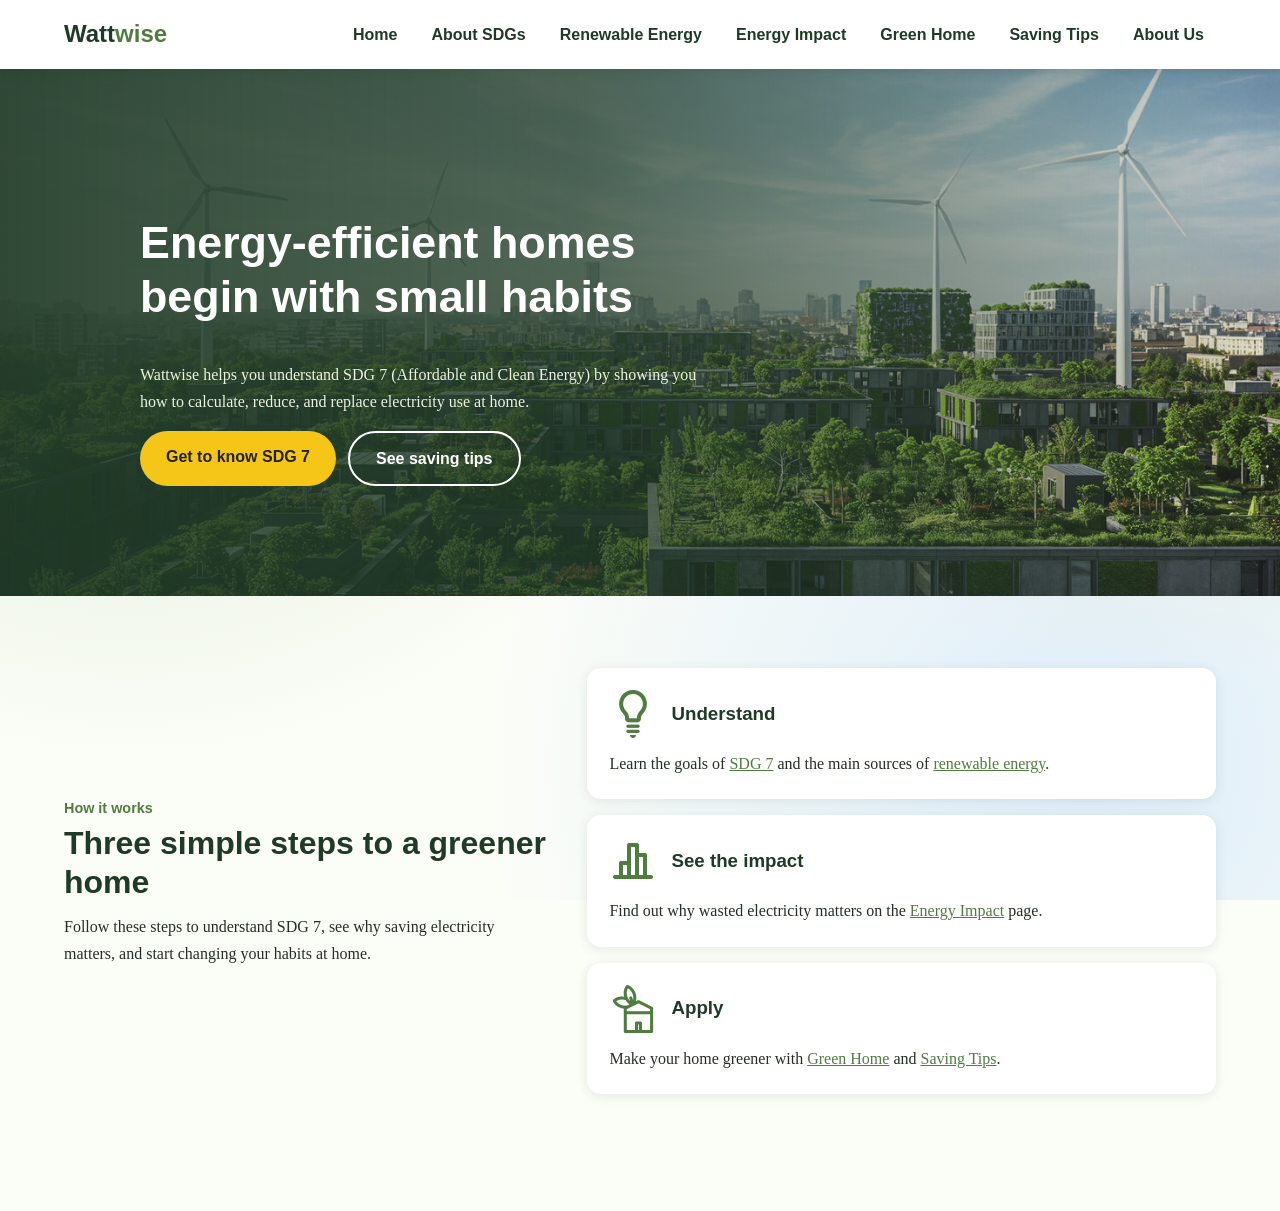
==== index.html @ bd23c431 "Add GitHub Pages entry point" ====
<!DOCTYPE html>
<html lang="en">
<head>
    <meta charset="UTF-8">
    <meta http-equiv="refresh" content="0; url=html/index.html">
    <title>WattWise</title>
</head>
<body>
    <p>Redirecting to WattWise...</p>
</body>
</html>
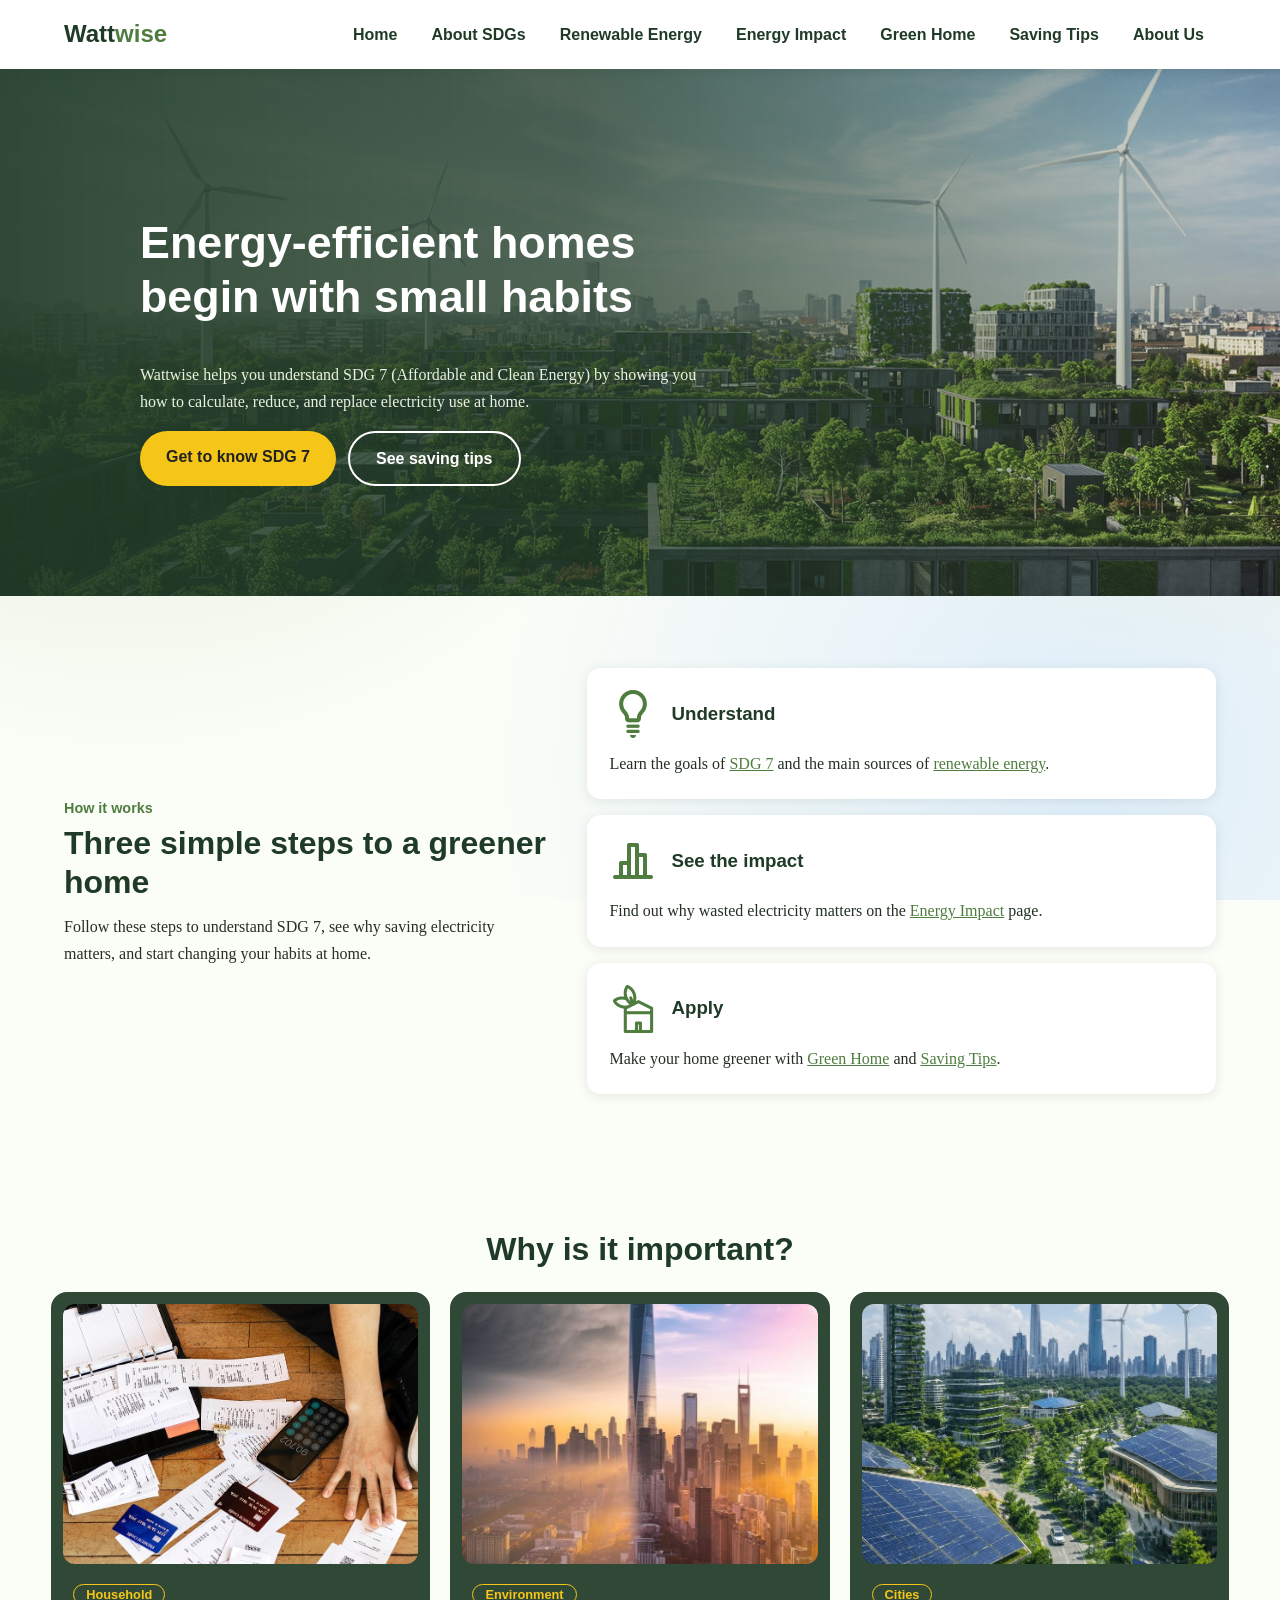
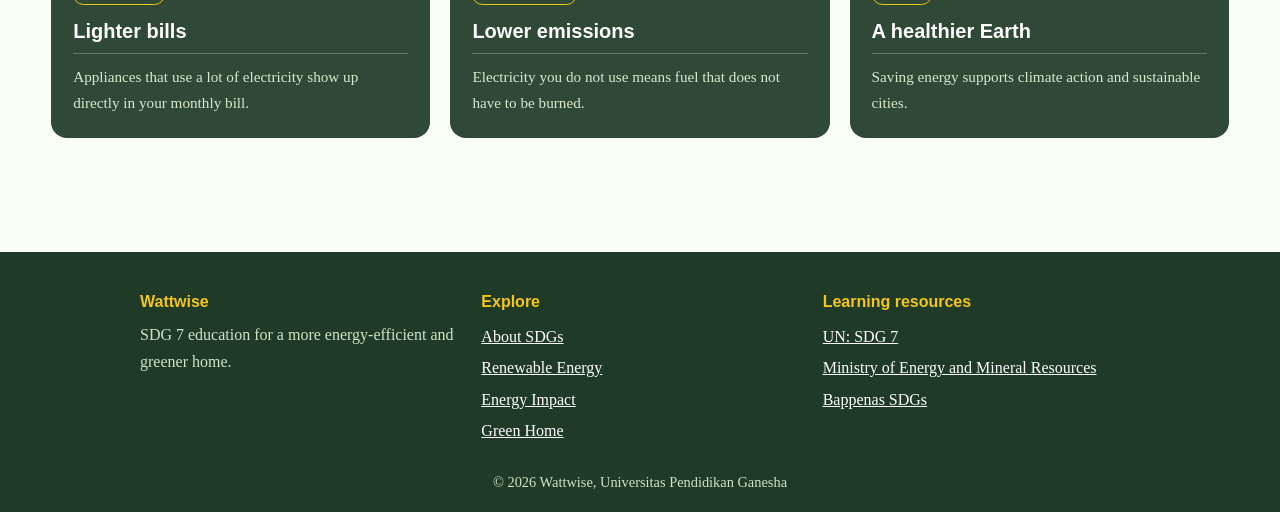
==== commit b9c8b3e7: "Update website structure and asset paths" ====
--- a/index.html
+++ b/index.html
@@ -1,11 +1,134 @@
 <!DOCTYPE html>
 <html lang="en">
+
 <head>
-    <meta charset="UTF-8">
-    <meta http-equiv="refresh" content="0; url=html/index.html">
-    <title>WattWise</title>
+  <meta charset="UTF-8">
+  <meta name="viewport" content="width=device-width, initial-scale=1">
+  <title>Home | Wattwise</title>
+  <link rel="stylesheet" href="/css/global.css">
+  <link rel="stylesheet" href="/css/home.css">
 </head>
+
 <body>
-    <p>Redirecting to WattWise...</p>
+  <header class="nav">
+    <a class="logo" href="index.html">Watt<span>wise</span></a>
+    <input type="checkbox" id="mn" aria-label="Open menu">
+    <label for="mn" class="burger">☰ Menu</label>
+    <nav>
+      <a href="index.html">Home</a>
+      <a href="/html/tentang-sdg.html">About SDGs</a>
+      <a href="/html/energi-terbarukan.html">Renewable Energy</a>
+      <a href="/html/dampak.html">Energy Impact</a>
+      <a href="/html/rumah-hijau.html">Green Home</a>
+      <a href="/html/tips.html">Saving Tips</a>
+      <a href="/html/about-us.html">About Us</a>
+    </nav>
+  </header>
+
+  <main>
+    <section class="hero">
+      <div class="ht">
+        <h1>Energy-efficient homes begin with small habits</h1>
+        <p>
+          Wattwise helps you understand SDG 7 (Affordable and Clean Energy)
+          by showing you how to calculate, reduce, and replace electricity use at home.
+        </p>
+        <div class="pilih start">
+          <a class="btn" href="/html/tentang-sdg.html">Get to know SDG 7</a>
+          <a class="btn alt" href="/html/tips.html">See saving tips</a>
+        </div>
+      </div>
+    </section>
+
+    <section class="why">
+      <div class="why-text">
+        <span class="label">How it works</span>
+        <h2>Three simple steps to a greener home</h2>
+        <p>
+          Follow these steps to understand SDG 7, see why saving electricity matters,
+          and start changing your habits at home.
+        </p>
+      </div>
+
+      <ol class="steps">
+        <li>
+          <img class="vector" src="/img/bulb icon.png" alt="">
+          <h3>Understand</h3>
+          <p>
+            Learn the goals of <a href="/html/tentang-sdg.html">SDG 7</a> and the main sources of
+            <a href="/html/energi-terbarukan.html">renewable energy</a>.
+          </p>
+        </li>
+        <li>
+          <img class="vector" src="/img/bar icon.png" alt="">
+          <h3>See the impact</h3>
+          <p>Find out why wasted electricity matters on the <a href="/html/dampak.html">Energy Impact</a> page.</p>
+        </li>
+        <li>
+          <img class="vector" src="/img/home icon.png" alt="">
+          <h3>Apply</h3>
+          <p>
+            Make your home greener with <a href="/html/rumah-hijau.html">Green Home</a> and
+            <a href="/html/tips.html">Saving Tips</a>.
+          </p>
+        </li>
+      </ol>
+    </section>
+
+    <section class="important">
+      <h2>Why is it important?</h2>
+      
+      <div class="grid">
+        <div class="card">
+          <img class="foto" src="/img/pay bills.jpg" alt="pay bills">
+          <div class="card-body">
+            <span class="chip">Household</span>
+            <h3>Lighter bills</h3>
+            <p>Appliances that use a lot of electricity show up directly in your monthly bill.</p>
+          </div>
+        </div>
+        <div class="card">
+          <img class="foto" src="/img/air polution.jpg" alt="air polution">
+          <div class="card-body">
+            <span class="chip">Environment</span>
+            <h3>Lower emissions</h3>
+            <p>Electricity you do not use means fuel that does not have to be burned.</p>
+          </div>
+        </div>
+        <div class="card">
+          <img class="foto" src="/img/sustainable city.jpg" alt="sustainable city">
+          <div class="card-body">
+            <span class="chip">Cities</span>
+            <h3>A healthier Earth</h3>
+            <p>Saving energy supports climate action and sustainable cities.</p>
+          </div>
+        </div>
+      </div>
+    </section>
+  </main>
+
+  <footer>
+    <div class="fgrid">
+      <div>
+        <strong>Wattwise</strong>
+        <p>SDG 7 education for a more energy-efficient and greener home.</p>
+      </div>
+      <div>
+        <strong>Explore</strong>
+        <a href="/html/tentang-sdg.html">About SDGs</a>
+        <a href="/html/energi-terbarukan.html">Renewable Energy</a>
+        <a href="/html/dampak.html">Energy Impact</a>
+        <a href="/html/rumah-hijau.html">Green Home</a>
+      </div>
+      <div>
+        <strong>Learning resources</strong>
+        <a href="https://sdgs.un.org/goals/goal7" target="_blank" rel="noopener">UN: SDG 7</a>
+        <a href="https://www.esdm.go.id" target="_blank" rel="noopener">Ministry of Energy and Mineral Resources</a>
+        <a href="https://sdgs.bappenas.go.id" target="_blank" rel="noopener">Bappenas SDGs</a>
+      </div>
+    </div>
+    <p class="copy">© 2026 Wattwise, Universitas Pendidikan Ganesha</p>
+  </footer>
 </body>
+
 </html>
--- a/css/global.css
+++ b/css/global.css
@@ -0,0 +1,219 @@
+:root {
+  --g: #4f7d3f;
+  --d: #1f3a26;
+  --y: #f5c518;
+  --l: #eef5e6;
+  --c: #fbfdf7;
+}
+* {
+  box-sizing: border-box;
+}
+body {
+  margin: 0;
+  font-family: Georgia, serif;
+  color: #243024;
+  background: var(--c);
+  line-height: 1.7;
+}
+img,
+svg {
+  max-width: 100%;
+  height: auto;
+}
+h1,
+h2,
+h3,
+.logo,
+nav a,
+.btn,
+.burger,
+summary {
+  font-family: "Trebuchet MS", sans-serif;
+}
+h1,
+h2,
+h3 {
+  color: var(--d);
+  line-height: 1.2;
+}
+h1 {
+  font-size: 2.3rem;
+}
+h2 {
+  font-size: 1.6rem;
+  margin-top: 2em;
+}
+a {
+  color: var(--g);
+}
+.nav {
+  display: flex;
+  justify-content: space-between;
+  align-items: center;
+  flex-wrap: wrap;
+  gap: 8px;
+  padding: 14px 5%;
+  background: #fff;
+  position: sticky;
+  top: 0;
+  z-index: 100;
+  box-shadow: 0 2px 10px #1f3a2622;
+}
+.logo {
+  font-weight: 800;
+  font-size: 1.5rem;
+  color: var(--d);
+  text-decoration: none;
+}
+.logo span {
+  color: var(--g);
+}
+nav a {
+  margin-left: 6px;
+  padding: 8px 12px;
+  border-radius: 20px;
+  color: var(--d);
+  text-decoration: none;
+  font-weight: 600;
+}
+nav a:hover {
+  background: var(--l);
+}
+#mn,
+.burger {
+  display: none;
+}
+.burger {
+  cursor: pointer;
+  font-weight: 700;
+  color: var(--d);
+  padding: 8px 14px;
+  border: 2px solid var(--g);
+  border-radius: 8px;
+}
+section {
+  padding: 48px 5%;
+  max-width: 1000px;
+  margin: auto;
+}
+.btn {
+  display: inline-block;
+  background: var(--y);
+  color: #222;
+  padding: 12px 26px;
+  border: 0;
+  border-radius: 30px;
+  font-size: 1rem;
+  font-weight: 700;
+  text-decoration: none;
+  cursor: pointer;
+  transition:
+    transform 0.15s,
+    box-shadow 0.15s;
+}
+.btn:hover {
+  transform: translateY(-2px);
+  box-shadow: 0 6px 14px #f5c51888;
+}
+.btn.alt {
+  background: #fff;
+  border: 2px solid var(--g);
+  color: var(--d);
+}
+.note {
+  background: var(--l);
+  border-left: 4px solid var(--g);
+  padding: 10px 14px;
+  border-radius: 0 8px 8px 0;
+}
+details {
+  background: #fff;
+  border: 2px solid var(--l);
+  border-radius: 12px;
+  margin: 10px 0;
+  padding: 4px 16px;
+}
+details[open] {
+  border-color: var(--g);
+}
+summary {
+  cursor: pointer;
+  padding: 10px 0;
+  font-weight: 600;
+  color: var(--d);
+}
+summary b {
+  color: var(--g);
+  margin-right: 8px;
+}
+.ico {
+  font-size: 2rem;
+  display: block;
+}
+footer {
+  background: var(--d);
+  color: #fff;
+  padding: 36px 5% 18px;
+  margin-top: 50px;
+}
+.fgrid {
+  display: grid;
+  grid-template-columns: repeat(auto-fit, minmax(200px, 1fr));
+  gap: 24px;
+  max-width: 1000px;
+  margin: auto;
+}
+footer strong {
+  display: block;
+  margin-bottom: 6px;
+  color: var(--y);
+  font-family: "Trebuchet MS", sans-serif;
+}
+footer p {
+  margin: 0;
+  color: #cfe3c6;
+}
+footer a {
+  display: block;
+  color: #fff;
+  padding: 2px 0;
+}
+.copy {
+  text-align: center;
+  margin-top: 24px !important;
+  font-size: 0.9rem;
+}
+a:focus-visible,
+button:focus-visible,
+input:focus-visible,
+summary:focus-visible,
+.burger:focus-visible {
+  outline: 3px solid var(--y);
+  outline-offset: 2px;
+}
+@media (max-width: 860px) {
+  .burger {
+    display: inline-block;
+  }
+  .nav nav {
+    display: none;
+    width: 100%;
+    order: 3;
+  }
+  #mn:checked ~ nav {
+    display: block;
+  }
+  nav a {
+    display: block;
+    margin: 0;
+    padding: 12px 0;
+    border-radius: 0;
+    border-top: 1px solid #dbe6d4;
+  }
+  section {
+    padding: 32px 5%;
+  }
+  h1 {
+    font-size: 1.8rem;
+  }
+}
--- a/css/home.css
+++ b/css/home.css
@@ -0,0 +1,255 @@
+/* ===== Page background ===== */
+body {
+  background:
+    radial-gradient(
+      circle at 10% 15%,
+      rgba(207, 227, 198, 0.8),
+      transparent 45%
+    ),
+    radial-gradient(
+      circle at 92% 12%,
+      rgba(245, 197, 24, 0.2),
+      transparent 40%
+    ),
+    radial-gradient(
+      circle at 85% 85%,
+      rgba(168, 208, 255, 0.35),
+      transparent 45%
+    ),
+    #fbfdf7;
+  background-attachment: fixed;
+}
+
+/* ===== Hero ===== */
+.hero {
+  display: flex;
+  align-items: center;
+  min-height: 520px;
+  max-width: none;
+  margin: 0;
+  padding: 110px max(5%, calc((100vw - 1000px) / 2));
+  background:
+    linear-gradient(
+      90deg,
+      #1f3a26eb 0%,
+      rgba(31, 58, 38, 0.75) 45%,
+      rgba(31, 58, 38, 0.1) 100%
+    ),
+    url("../img/background.jpg") center / cover no-repeat;
+}
+
+.ht {
+  max-width: 560px;
+}
+
+.hero h1 {
+  font-size: 2.8rem;
+  color: #fff;
+}
+
+.hero p {
+  color: #e8f3e0;
+}
+
+.hero .btn.alt {
+  background: transparent;
+  border-color: #fff;
+  color: #fff;
+}
+
+.start {
+  justify-content: flex-start !important;
+}
+
+/* ===== How it works ===== */
+.why {
+  display: grid;
+  grid-template-columns: 1fr 1.3fr;
+  gap: 40px;
+  align-items: center;
+  max-width: none;
+  padding: 72px max(5%, calc((100vw - 1200px) / 2));
+}
+
+.why-text {
+  text-align: left;
+}
+
+.label {
+  display: inline-block;
+  margin-bottom: 8px;
+  color: var(--g);
+  font:
+    700 0.9rem "Trebuchet MS",
+    sans-serif;
+}
+
+.why-text h2 {
+  margin: 0 0 12px;
+  font-size: 2rem;
+}
+
+.why-text p {
+  margin: 0;
+}
+
+.steps {
+  list-style: none;
+  margin: 0;
+  padding: 0;
+  display: grid;
+  grid-template-columns: 1fr;
+  gap: 16px;
+}
+
+.steps li {
+  display: grid;
+  grid-template-columns: 48px 1fr;
+  column-gap: 14px;
+  align-items: center;
+  align-content: start;
+  background: #fff;
+  border-radius: 14px;
+  padding: 22px;
+  box-shadow: 0 2px 12px rgba(31, 58, 38, 0.1);
+}
+
+.steps .vector {
+  width: 48px;
+  height: 48px;
+  margin: 0;
+}
+
+.steps h3 {
+  margin: 0;
+}
+
+.steps p {
+  grid-column: 1 / -1;
+  margin: 12px 0 0;
+}
+
+/* ===== Why is it important? (cards) ===== */
+.important {
+  max-width: none;
+  padding: 64px 4%;
+}
+
+.important h2 {
+  margin: 0 0 24px;
+  font-size: 2rem;
+  text-align: center;
+}
+
+.grid {
+  display: grid;
+  grid-template-columns: repeat(3, 1fr);
+  gap: 20px;
+}
+
+.card {
+  background: #1f3a26eb;
+  border-radius: 16px;
+  padding: 12px;
+  text-align: left;
+  transition: transform 0.2s;
+}
+
+.card:hover {
+  transform: translateY(-4px);
+}
+
+.foto {
+  width: 100%;
+  height: 260px;
+  object-fit: cover;
+  object-position: center;
+  border-radius: 12px;
+  display: block;
+  margin: 0;
+}
+
+.card-body {
+  padding: 16px 10px 10px;
+}
+
+.chip {
+  display: inline-block;
+  padding: 2px 12px;
+  border: 1px solid var(--y);
+  border-radius: 20px;
+  color: var(--y);
+  font:
+    600 0.8rem "Trebuchet MS",
+    sans-serif;
+}
+
+.card h3 {
+  margin: 12px 0 10px;
+  padding-bottom: 10px;
+  border-bottom: 1px solid rgba(255, 255, 255, 0.25);
+  color: #fff;
+  font-size: 1.25rem;
+}
+
+.card p {
+  margin: 0;
+  color: #d7e8cc;
+  font-size: 0.95rem;
+}
+
+/* ===== Buttons row ===== */
+.pilih {
+  display: flex;
+  gap: 12px;
+  justify-content: center;
+  flex-wrap: wrap;
+}
+
+/* ===== Responsive: tablet ===== */
+@media (max-width: 960px) {
+  .grid {
+    grid-template-columns: repeat(2, 1fr);
+  }
+}
+
+/* ===== Responsive: phone ===== */
+@media (max-width: 700px) {
+  .hero {
+    min-height: 420px;
+    padding: 70px 5%;
+    background:
+      linear-gradient(rgba(31, 58, 38, 0.8), rgba(31, 58, 38, 0.7)),
+      url("../img/background.jpg") center / cover no-repeat;
+  }
+
+  .hero h1 {
+    font-size: 2rem;
+  }
+
+  .why {
+    grid-template-columns: 1fr;
+    gap: 24px;
+    padding: 48px 5%;
+  }
+
+  .important {
+    padding: 48px 5%;
+  }
+
+  .grid {
+    grid-template-columns: 1fr;
+  }
+
+  .foto {
+    height: 220px;
+  }
+}
+
+/* ===== Accessibility: reduce motion ===== */
+@media (prefers-reduced-motion: reduce) {
+  .card:hover,
+  .btn:hover {
+    transform: none;
+  }
+}
